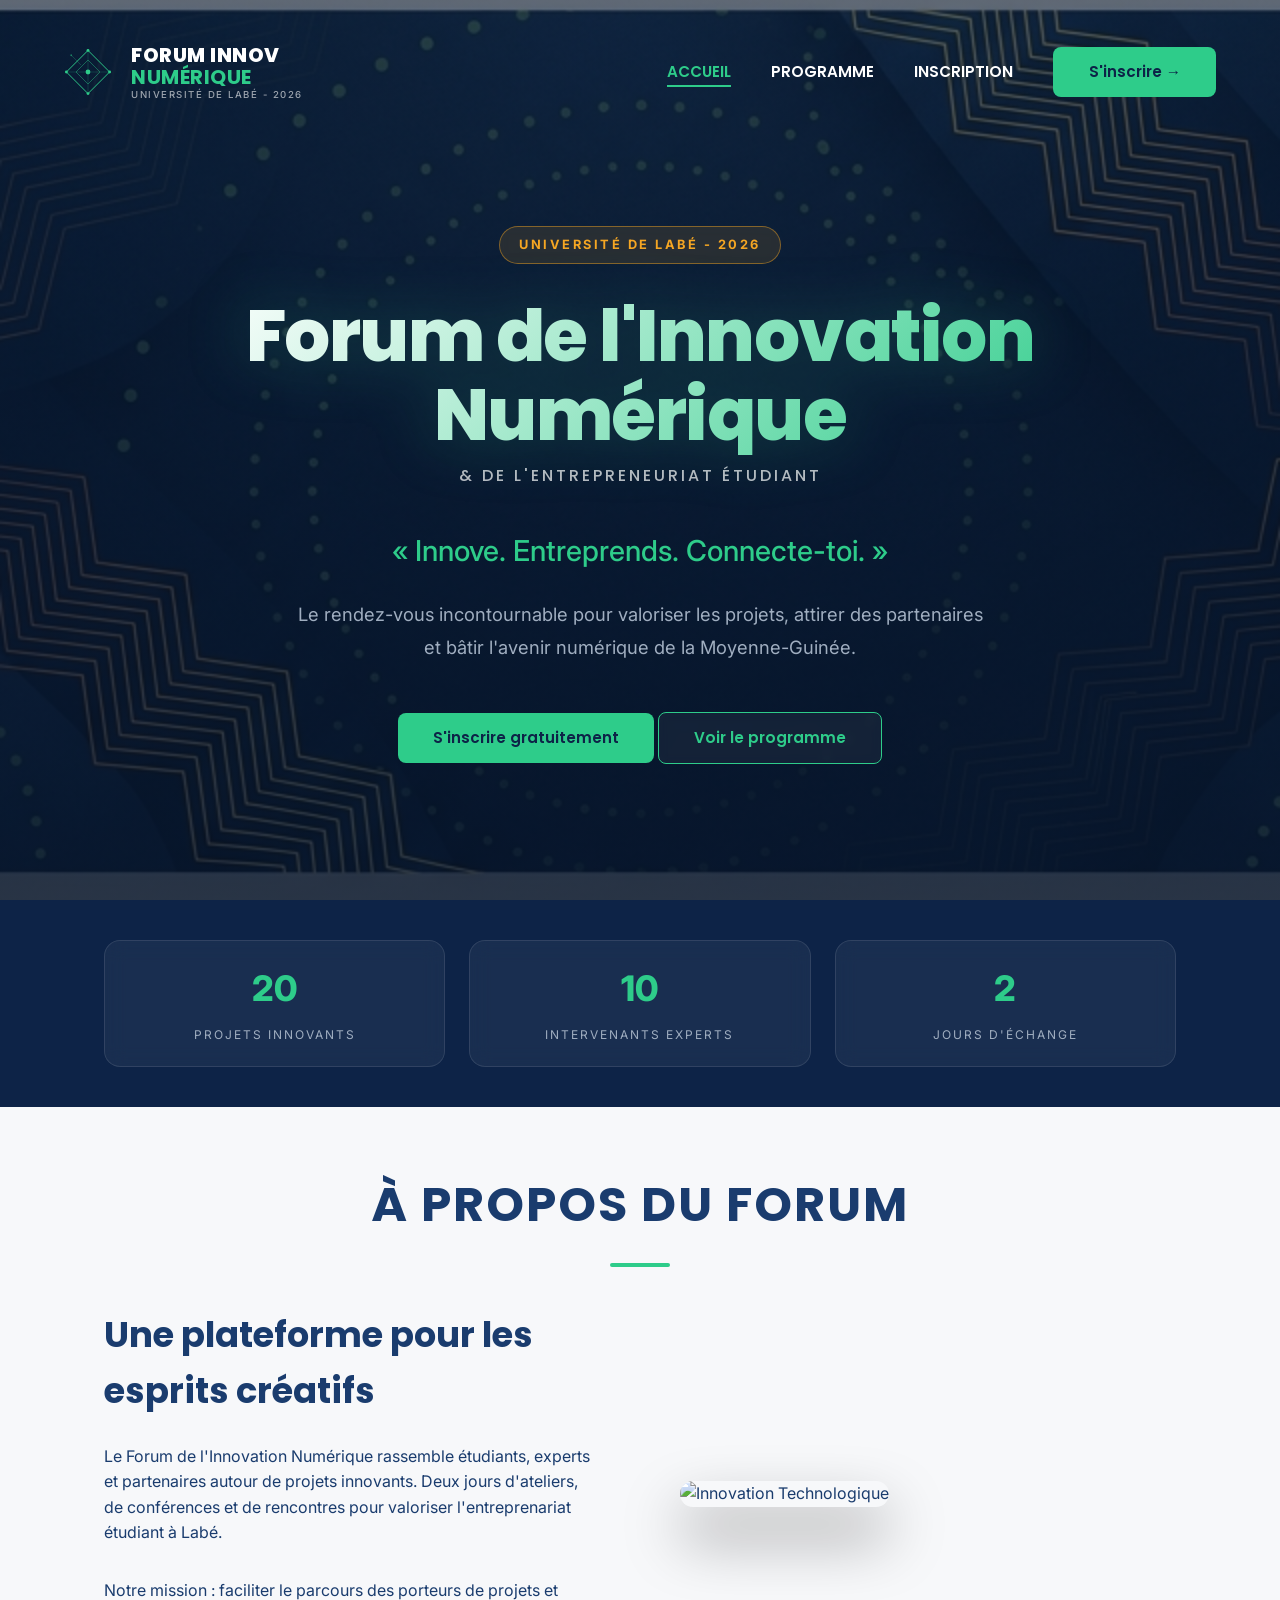
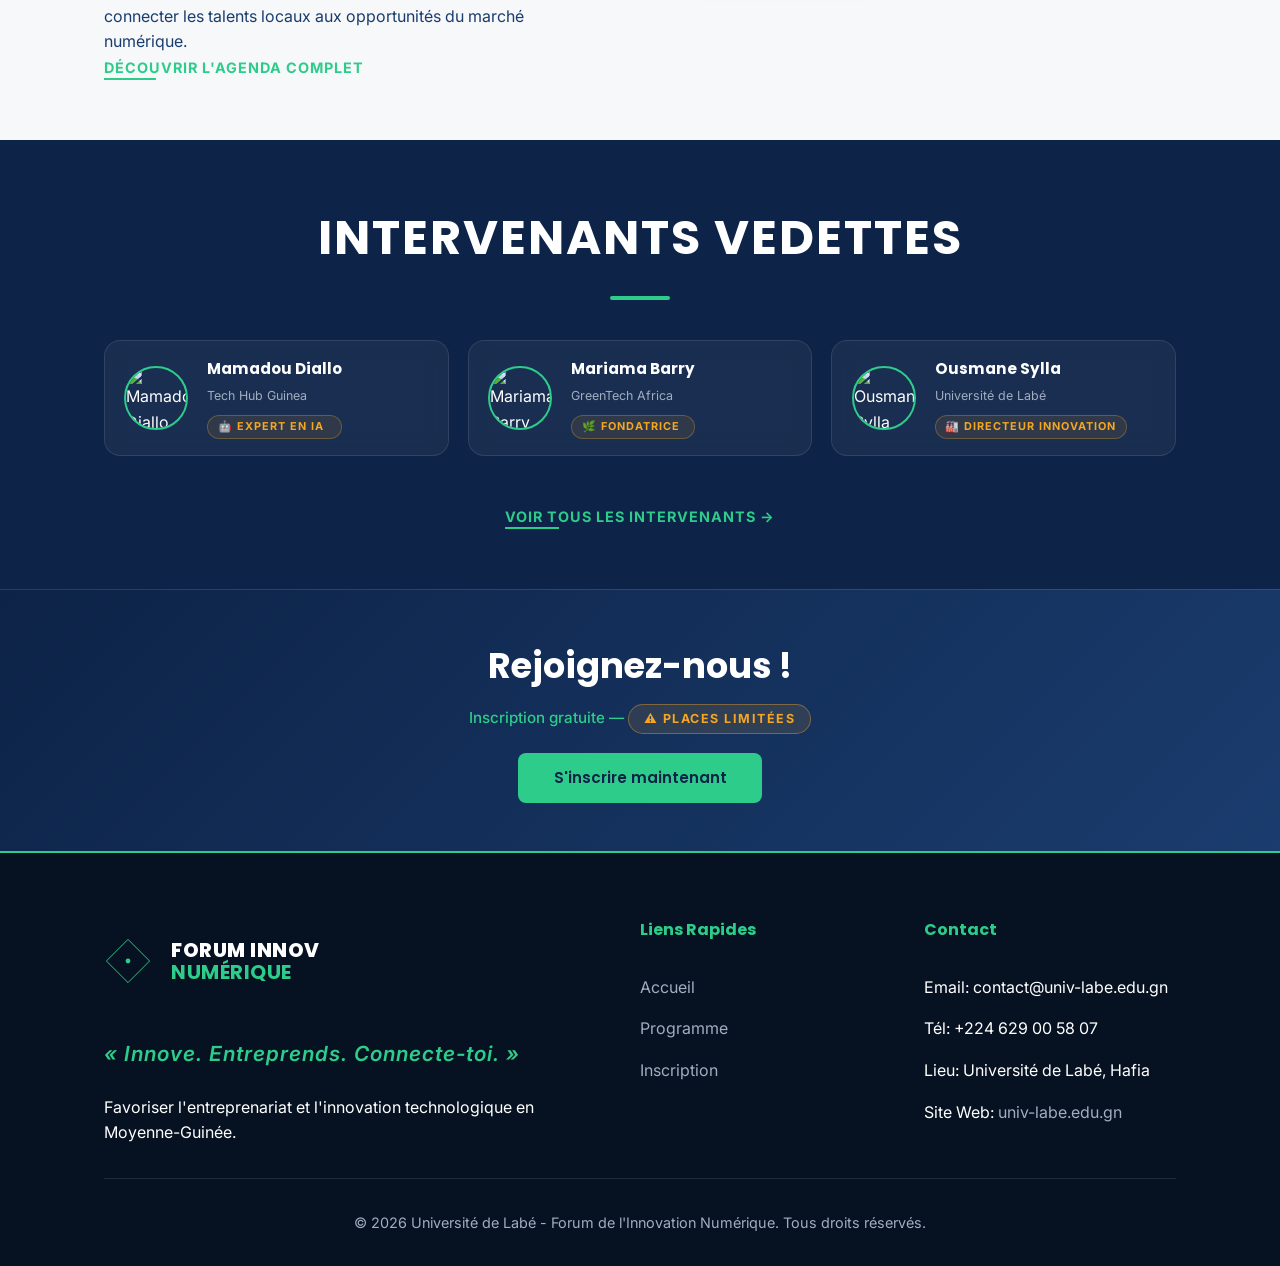
==== index.html @ 0639c346 "first commit" ====
<!DOCTYPE html>
<html lang="fr">

<head>
    <meta charset="UTF-8">
    <meta name="viewport" content="width=device-width, initial-scale=1.0">
    <title>Forum de l'Innovation Numérique | Université de Labé</title>
    <meta name="description"
        content="Découvrez le Forum de l'Innovation Numérique et de l'Entrepreneuriat Étudiant à l'Université de Labé. Conferences, ateliers et projets innovants.">
    <link rel="stylesheet" href="style.css">
    <link rel="icon" href="assets/favicon.svg" type="image/svg+xml">
</head>

<body>
    <!-- Navigation -->
    <nav id="navbar">
        <a href="index.html" class="nav-logo">
            <div class="logo-graphic">
                <svg viewBox="0 0 100 100" fill="none" xmlns="http://www.w3.org/2000/svg">
                    <path d="M50 5L95 50L50 95L5 50L50 5Z" stroke="#2ECC8A" stroke-width="2" />
                    <path d="M50 25L75 50L50 75L25 50L50 25Z" stroke="#2ECC8A" stroke-width="1.5" opacity="0.6" />
                    <line x1="50" y1="5" x2="50" y2="95" stroke="#2ECC8A" stroke-width="1" opacity="0.4" />
                    <line x1="5" y1="50" x2="95" y2="50" stroke="#2ECC8A" stroke-width="1" opacity="0.4" />
                    <circle cx="50" cy="5" r="3" fill="#2ECC8A" />
                    <circle cx="95" cy="50" r="3" fill="#2ECC8A" />
                    <circle cx="50" cy="95" r="3" fill="#2ECC8A" />
                    <circle cx="5" cy="50" r="3" fill="#2ECC8A" />
                    <circle cx="50" cy="50" r="5" fill="#2ECC8A" />
                    <path d="M15 15L35 35" stroke="#2ECC8A" stroke-width="1" stroke-linecap="round" opacity="0.5" />
                    <circle cx="15" cy="15" r="2" fill="#2ECC8A" opacity="0.5" />
                </svg>
            </div>
            <div class="logo-text-wrapper">
                <div class="logo-main">FORUM INNOV</div>
                <div class="logo-sub">NUMÉRIQUE</div>
                <div class="logo-bottom">UNIVERSITÉ DE LABÉ - 2026</div>
            </div>
        </a>
        <div class="nav-right">
            <ul class="nav-links">
                <li><a href="index.html" class="active">Accueil</a></li>
                <li><a href="programme.html">Programme</a></li>
                <li><a href="inscription.html">Inscription</a></li>
            </ul>
            <div class="nav-actions">
                <a href="inscription.html" class="btn-cta">S'inscrire &#8594;</a>
            </div>
        </div>
        <div class="menu-toggle" id="mobile-menu">
            <span>&#9776;</span>
        </div>
    </nav>

    <!-- Hero Section -->
    <header class="hero">
        <div class="hero-content reveal">
            <div class="hero-badge">UNIVERSITÉ DE LABÉ - 2026</div>
            <div class="page-header">
                <h1 class="hero-title">Forum de l'Innovation Numérique</h1>
                <h3 class="hero-subtitle">& de l'entrepreneuriat étudiant</h3>
            </div>
            <p class="hero-slogan-main">« Innove. Entreprends. Connecte-toi. »</p>
            <p class="hero-description">Le rendez-vous incontournable pour valoriser les projets, attirer des
                partenaires et bâtir l'avenir numérique de la Moyenne-Guinée.</p>
            <div class="hero-btns">
                <a href="inscription.html" class="btn-cta">S'inscrire gratuitement</a>
                <a href="programme.html" class="btn-cta btn-outline">Voir le programme</a>
            </div>
        </div>
    </header>

    <!-- Statistics Section (Chiffres Clés) -->
    <section class="stats-section">
        <div class="container stats">
            <div class="stat-card glass">
                <span class="stat-number">20</span>
                <span class="stat-label">Projets Innovants</span>
            </div>
            <div class="stat-card glass">
                <span class="stat-number">10</span>
                <span class="stat-label">Intervenants Experts</span>
            </div>
            <div class="stat-card glass">
                <span class="stat-number">2</span>
                <span class="stat-label">Jours d'Échange</span>
            </div>
        </div>
    </section>

    <!-- About Section -->
    <section id="about" class="about bg-secondary reveal">
        <div class="container">
            <div class="section-title">
                <h2>À Propos du Forum</h2>
                <div class="underline"></div>
            </div>
            <div class="about-grid">
                <div class="about-text">
                    <h3>Une plateforme pour les esprits créatifs</h3>
                    <p>Le Forum de l'Innovation Numérique rassemble étudiants, experts et partenaires autour de projets
                        innovants. Deux jours d'ateliers, de conférences et de rencontres pour valoriser
                        l'entreprenariat étudiant à Labé.</p>
                    <p class="mt-2">Notre mission : faciliter le parcours des porteurs de projets et connecter les
                        talents locaux aux opportunités du marché numérique.</p>
                    <a href="programme.html" class="link-professional mt-3">Découvrir l'agenda complet</a>
                </div>
                <div class="about-image">
                    <img src="https://images.unsplash.com/photo-1581091226825-a6a2a5aee158?ixlib=rb-1.2.1&auto=format&fit=crop&w=1350&q=80"
                        alt="Innovation Technologique" class="reveal">
                </div>
            </div>
        </div>
    </section>

    <!-- Speakers Section -->
    <section id="speakers" class="speakers">
        <div class="container">
            <div class="section-title">
                <h2>Intervenants Vedettes</h2>
                <div class="underline"></div>
            </div>
            <div class="speakers-grid">
                <div class="speaker-card glass">
                    <img src="https://images.unsplash.com/photo-1500648767791-00dcc994a43e?ixlib=rb-1.2.1&auto=format&fit=crop&w=150&h=150&q=80" alt="Mamadou Diallo" class="speaker-img">
                    <div class="speaker-info">
                        <h4 class="speaker-name">Mamadou Diallo</h4>
                        <p class="speaker-role">Tech Hub Guinea</p>
                        <span class="speaker-tag">&#129302; Expert en IA</span>
                    </div>
                </div>
                <div class="speaker-card glass">
                    <img src="https://i.pravatar.cc/150?u=3" alt="Mariama Barry" class="speaker-img">
                    <div class="speaker-info">
                        <h4 class="speaker-name">Mariama Barry</h4>
                        <p class="speaker-role">GreenTech Africa</p>
                        <span class="speaker-tag">&#127807; Fondatrice</span>
                    </div>
                </div>
                <div class="speaker-card glass">
                    <img src="https://i.pravatar.cc/150?u=2" alt="Ousmane Sylla" class="speaker-img">
                    <div class="speaker-info">
                        <h4 class="speaker-name">Ousmane Sylla</h4>
                        <p class="speaker-role">Université de Labé</p>
                        <span class="speaker-tag">&#127981; Directeur Innovation</span>
                    </div>
                </div>
            </div>
            <div class="text-center mt-3">
                <a href="programme.html" class="link-professional">Voir tous les intervenants &rarr;</a>
            </div>
        </div>
    </section>

    <!-- Final CTA Section -->
    <section class="final-cta">
        <div class="container cta-box">
            <h2>Rejoignez-nous !</h2>
            <p>Inscription gratuite &mdash; <span class="badge-alert">&#9888; Places Limitées</span></p>
            <a href="inscription.html" class="btn-cta">S'inscrire maintenant</a>
        </div>
    </section>

    <!-- Footer -->
    <footer id="contact">
        <div class="container">
            <div class="footer-content">
                <div class="footer-logo">
                    <div class="nav-logo">
                        <div class="logo-graphic">
                            <svg viewBox="0 0 100 100" fill="none" xmlns="http://www.w3.org/2000/svg">
                                <path d="M50 5L95 50L50 95L5 50L50 5Z" stroke="#2ECC8A" stroke-width="2" />
                                <circle cx="50" cy="50" r="5" fill="#2ECC8A" />
                            </svg>
                        </div>
                        <div class="logo-text-wrapper">
                            <div class="logo-main">FORUM INNOV</div>
                            <div class="logo-sub">NUMÉRIQUE</div>
                        </div>
                    </div>
                    <p class="hero-slogan">« Innove. Entreprends. Connecte-toi. »</p>
                    <p>Favoriser l'entreprenariat et l'innovation technologique en Moyenne-Guinée.</p>
                </div>
                <div class="footer-links">
                    <h4>Liens Rapides</h4>
                    <ul>
                        <li><a href="index.html">Accueil</a></li>
                        <li><a href="programme.html">Programme</a></li>
                        <li><a href="inscription.html">Inscription</a></li>
                    </ul>
                </div>
                <div class="footer-links">
                    <h4>Contact</h4>
                    <ul>
                        <li>Email: contact@univ-labe.edu.gn</li>
                        <li>Tél: +224 629 00 58 07</li>
                        <li>Lieu: Université de Labé, Hafia</li>
                        <li>Site Web: <a href="https://univ-labe.edu.gn/" target="_blank"
                                rel="noopener">univ-labe.edu.gn</a></li>
                    </ul>
                </div>
            </div>
            <div class="footer-bottom">
                <p>&copy; 2026 Université de Labé - Forum de l'Innovation Numérique. Tous droits réservés.</p>
            </div>
        </div>
    </footer>

    <script src="main.js"></script>
</body>

</html>
---- style.css ----
/* 
   Design System - Forum Innov Numérique Labé
   Official Brand Identity Implementation
*/

@import url('https://fonts.googleapis.com/css2?family=Poppins:wght@300;400;600;700;800&family=Inter:wght@300;400;500;600&display=swap');

:root {
    /* Palette Chromatique Officielle */
    --primary-color: #1a3c6e;
    /* Bleu Principale */
    --accent-color: #2ecc8a;
    /* Vert Accentuation */
    --highlight-color: #f5a623;
    /* Orange Mise en valeur */
    --bg-dark: #0d2347;
    /* Fond Sombre Logo */
    --bg-secondary: #f7f8fa;
    /* Gris Clair Fond secondaire */

    /* Functional Colors */
    --text-white: #ffffff;
    --text-muted: #a0aec0;
    --glass-border: rgba(255, 255, 255, 0.1);
    --glass-bg: rgba(255, 255, 255, 0.05);

    /* Rhythm & Layout */
    --transition: all 0.3s cubic-bezier(0.4, 0, 0.2, 1);
    --container-width: 1200px;
    --nav-height: 90px;
    --section-spacing: 60px;
    /* Espacement standard entre sections */
}

html {
    scroll-padding-top: var(--nav-height);
}

/* --- Global Reset & Base --- */
* {
    margin: 0;
    padding: 0;
    box-sizing: border-box;
}

body {
    font-family: 'Inter', sans-serif;
    background-color: var(--bg-dark);
    color: var(--text-white);
    line-height: 1.6;
    overflow-x: hidden;
    color-scheme: dark;
}

/* Poppins — Titres, Boutons, Navigation (charte graphique) */
h1,
h2,
h3,
h4,
h5,
h6 {
    font-family: 'Poppins', sans-serif;
}

.btn-cta,
.nav-links a,
.filter-btn,
.logo-main,
.logo-sub {
    font-family: 'Poppins', sans-serif;
}

.page-header h1 {
    font-size: clamp(2.5rem, 8vw, 4.5rem);
    font-weight: 800;
    margin-bottom: 1.2rem;
    letter-spacing: -1px;
}

.menu-toggle {
    display: none;
    font-size: 1.8rem;
    cursor: pointer;
    color: #fff;
}

@media (max-width: 968px) {
    .menu-toggle {
        display: block;
    }
}

.container {
    max-width: var(--container-width);
    margin: 0 auto;
    padding: 0 5%;
}

.glass {
    background: var(--glass-bg);
    -webkit-backdrop-filter: blur(10px);
    backdrop-filter: blur(10px);
    border: 1px solid var(--glass-border);
    border-radius: 16px;
}

/* --- Navigation --- */
nav {
    position: fixed;
    top: 0;
    width: 100%;
    z-index: 1000;
    padding: 1.5rem 5%;
    display: flex;
    justify-content: space-between;
    align-items: center;
    transition: var(--transition);
}

nav.scrolled {
    background: rgba(13, 35, 71, 0.95);
    padding: 1rem 5%;
    -webkit-backdrop-filter: blur(15px);
    backdrop-filter: blur(15px);
    border-bottom: 1px solid var(--glass-border);
}

.nav-logo {
    display: flex;
    align-items: center;
    gap: 1.2rem;
    text-decoration: none;
    padding: 20px 0;
    /* Règle des 20px de marge */
}

.logo-graphic {
    width: 48px;
    height: 48px;
    flex-shrink: 0;
}

.logo-text-wrapper {
    display: flex;
    flex-direction: column;
    justify-content: center;
    line-height: 1.1;
}

.logo-main {
    font-weight: 800;
    color: #fff;
    font-size: 1.25rem;
    letter-spacing: 0.5px;
    text-transform: uppercase;
}

.logo-sub {
    font-weight: 700;
    color: var(--accent-color);
    font-size: 1.25rem;
    letter-spacing: 0.5px;
    text-transform: uppercase;
}

.logo-bottom {
    font-weight: 500;
    color: rgba(255, 255, 255, 0.6);
    font-size: 0.6rem;
    letter-spacing: 1.5px;
    margin-top: 2px;
    text-transform: uppercase;
}

.nav-right {
    display: flex;
    align-items: center;
    gap: 2.5rem;
}

@media (max-width: 968px) {
    .nav-right {
        position: fixed;
        top: 0;
        right: -100%;
        height: 100vh;
        width: 80%;
        max-width: 400px;
        background: rgba(13, 35, 71, 0.98);
        -webkit-backdrop-filter: blur(20px);
        backdrop-filter: blur(20px);
        display: flex;
        flex-direction: column;
        justify-content: center;
        align-items: center;
        gap: 3rem;
        transition: 0.5s cubic-bezier(0.4, 0, 0.2, 1);
        z-index: 999;
        box-shadow: -10px 0 30px rgba(0, 0, 0, 0.5);
    }

    .nav-right.active {
        right: 0;
    }

    .nav-links {
        flex-direction: column;
        align-items: center;
        gap: 2.5rem;
    }

    .nav-links a {
        font-size: 1.5rem;
    }

    .nav-logo .logo-main,
    .nav-logo .logo-sub {
        font-size: 1.1rem;
    }

    .logo-graphic {
        width: 36px;
        height: 36px;
    }
}

.nav-links {
    display: flex;
    gap: 2.5rem;
    list-style: none;
}

.nav-links a {
    text-decoration: none;
    color: var(--text-white);
    font-weight: 600;
    font-size: 0.95rem;
    transition: var(--transition);
    text-transform: uppercase;
    position: relative;
}

.nav-links a::after {
    content: '';
    position: absolute;
    bottom: -5px;
    left: 0;
    width: 0;
    height: 2px;
    background: var(--accent-color);
    transition: var(--transition);
}

.nav-links a:hover,
.nav-links a.active {
    color: var(--accent-color);
}

.nav-links a:hover::after,
.nav-links a.active::after {
    width: 100%;
}

/* --- Buttons --- */
.btn-cta {
    background: var(--accent-color);
    color: var(--bg-dark);
    padding: 0.8rem 2.2rem;
    border-radius: 8px;
    font-weight: 600;
    text-decoration: none;
    transition: var(--transition);
    display: inline-block;
    border: none;
    cursor: pointer;
    font-size: 0.95rem;
}

.btn-cta:hover {
    transform: translateY(-4px) scale(1.02);
    box-shadow: 0 15px 30px rgba(46, 204, 138, 0.4);
    background: #27ae60;
}

.btn-outline {
    background: rgba(255, 255, 255, 0.05);
    -webkit-backdrop-filter: blur(5px);
    backdrop-filter: blur(5px);
    border: 1px solid var(--accent-color);
    color: var(--accent-color);
}

.btn-outline:hover {
    background: rgba(46, 204, 138, 0.15);
    color: #fff;
    box-shadow: 0 10px 20px rgba(46, 204, 138, 0.2);
}

.btn-outline:hover {
    background: var(--accent-color);
    color: var(--bg-dark);
}

/* --- Sections Common --- */
section {
    padding: var(--section-spacing) 0;
}

.section-title {
    text-align: center;
    margin-bottom: 2.5rem;
}

.section-title h2 {
    font-size: clamp(2rem, 5vw, 3rem);
    margin-bottom: 1.2rem;
    color: #fff;
    text-transform: uppercase;
    letter-spacing: 2px;
}

.underline {
    width: 60px;
    height: 4px;
    background: var(--accent-color);
    margin: 0 auto;
    border-radius: 50px;
}

.bg-secondary {
    background: var(--bg-secondary);
    color: #1a3c6e;
}

.bg-secondary h2,
.bg-secondary h3 {
    color: #1a3c6e;
}

/* --- Hero Section --- */
.hero {
    height: 100vh;
    display: flex;
    align-items: center;
    justify-content: center;
    text-align: center;
    background: linear-gradient(rgba(7, 21, 43, 0.6), rgba(7, 21, 43, 0.8)), url('assets/hero-bg.png');
    background-size: 160% auto;
    background-position: center center;
    background-attachment: fixed;
    padding-top: var(--nav-height);
}

@media (max-width: 768px) {
    .hero {
        background-size: auto 150vh;
        /* Ensures it covers vertically on mobile */
        background-attachment: scroll;
        /* Disabled fixed on mobile for better performance */
    }
}

.hero-content {
    max-width: 900px;
}

@keyframes pulseGlow {
    0% {
        box-shadow: 0 0 0 0 rgba(245, 166, 35, 0.5);
    }

    70% {
        box-shadow: 0 0 0 12px rgba(245, 166, 35, 0);
    }

    100% {
        box-shadow: 0 0 0 0 rgba(245, 166, 35, 0);
    }
}

.hero-badge {
    display: inline-block;
    padding: 0.5rem 1.2rem;
    background: rgba(245, 166, 35, 0.12);
    color: var(--highlight-color);
    border-radius: 50px;
    font-size: 0.8rem;
    font-weight: 700;
    letter-spacing: 2.5px;
    margin-bottom: 2rem;
    border: 1px solid rgba(245, 166, 35, 0.45);
    animation: pulseGlow 2.5s infinite;
    -webkit-backdrop-filter: blur(5px);
    backdrop-filter: blur(5px);
}

/* Badge alerte positive — orange (charte : parcimonie) */
.badge-alert {
    display: inline-block;
    padding: 0.25rem 0.9rem;
    background: rgba(245, 166, 35, 0.12);
    color: var(--highlight-color);
    border: 1px solid rgba(245, 166, 35, 0.4);
    border-radius: 50px;
    font-size: 0.78rem;
    font-weight: 700;
    letter-spacing: 1.5px;
    text-transform: uppercase;
}

.hero h1,
.hero-title {
    font-size: clamp(3rem, 6vw, 4.5rem);
    font-weight: 800;
    letter-spacing: -1.5px;
    margin-bottom: 0.5rem;
    line-height: 1.1;
    background: linear-gradient(135deg, #ffffff 0%, var(--accent-color) 100%);
    -webkit-background-clip: text;
    background-clip: text;
    -webkit-text-fill-color: transparent;
    filter: drop-shadow(0 0 30px rgba(46, 204, 138, 0.25));
}

.hero-subtitle {
    color: rgba(255, 255, 255, 0.7);
    font-size: 1rem;
    font-weight: 500;
    letter-spacing: 3px;
    text-transform: uppercase;
    margin-bottom: 2.5rem;
}

.hero-slogan-main {
    font-size: 1.8rem;
    font-weight: 500;
    color: var(--accent-color);
    margin-bottom: 1.5rem;
}

.hero-slogan {
    font-size: 1.6rem;
    font-weight: 600;
    font-style: italic;
    color: var(--accent-color);
    margin-bottom: 1.5rem;
    letter-spacing: 1px;
}

.hero-description {
    font-size: 1.15rem;
    color: var(--text-muted);
    max-width: 700px;
    margin: 0 auto 3rem;
    line-height: 1.8;
}

/* --- Pillars Section --- */
.pillars-section {
    padding: var(--section-spacing) 0;
    background: linear-gradient(to bottom, transparent, rgba(13, 35, 71, 0.5));
}

.pillars-grid {
    display: grid;
    grid-template-columns: repeat(auto-fit, minmax(300px, 1fr));
    gap: 3rem;
    /* Espace équilibré pour la grille principale */
}

.pillar-card {
    padding: 2.5rem 1.5rem;
    text-align: center;
    transition: var(--transition);
}

.pillar-card:hover {
    transform: translateY(-10px);
    border-color: var(--accent-color);
    background: rgba(255, 255, 255, 0.08);
}

.pillar-icon {
    font-size: 3.5rem;
    margin-bottom: 1.5rem;
    display: block;
}

.pillar-card h3 {
    font-size: 1.8rem;
    margin-bottom: 1rem;
    color: var(--text-white);
}

/* --- Stats Section --- */
.stats-section {
    padding: 2.5rem 0;
}

.stats {
    display: grid;
    grid-template-columns: repeat(3, 1fr);
    gap: 1.5rem;
}

@media (max-width: 768px) {
    .stats {
        grid-template-columns: 1fr;
    }
}

.stat-card {
    text-align: center;
    padding: 1.2rem 1rem;
}

.stat-number {
    display: block;
    font-size: 2.2rem;
    font-weight: 800;
    color: var(--accent-color);
    margin-bottom: 0.3rem;
}

.stat-label {
    color: var(--text-muted);
    text-transform: uppercase;
    letter-spacing: 2px;
    font-size: 0.75rem;
}

/* --- Projects Section --- */
.projects-grid {
    display: grid;
    grid-template-columns: repeat(auto-fit, minmax(250px, 1fr));
    gap: 2.5rem;
    /* Augmentation du gap pour plus d'aération */
}

.project-category {
    padding: 2rem 1.5rem;
    text-align: center;
    transition: var(--transition);
}

.project-category:hover {
    border-color: var(--accent-color);
    background: rgba(255, 255, 255, 0.08);
}

.category-icon {
    font-size: 3rem;
    margin-bottom: 1.5rem;
}

.project-category h4 {
    font-size: 1.4rem;
    margin-bottom: 1rem;
}

/* --- About Section --- */
.about-grid {
    display: grid;
    grid-template-columns: 1fr 1fr;
    gap: 5rem;
    align-items: center;
}

.about-text h3 {
    font-size: 2.2rem;
    margin-bottom: 1.5rem;
}

.about-image img {
    width: 100%;
    border-radius: 20px;
    box-shadow: 0 30px 60px rgba(0, 0, 0, 0.4);
}

/* --- Speakers Section --- */
.speakers-grid {
    display: grid;
    grid-template-columns: repeat(auto-fit, minmax(320px, 1fr));
    gap: 1.2rem;
}

.speaker-card {
    display: flex;
    align-items: center;
    gap: 1.2rem;
    padding: 1rem 1.2rem;
    transition: var(--transition);
    text-align: left;
}

.speaker-card:hover {
    border-color: var(--accent-color);
    transform: translateY(-3px);
    background: rgba(255, 255, 255, 0.07);
}

.speaker-img {
    width: 64px;
    height: 64px;
    border-radius: 50%;
    flex-shrink: 0;
    border: 2px solid var(--accent-color);
    object-fit: cover;
}

.speaker-info {
    display: flex;
    flex-direction: column;
    gap: 0.25rem;
}

.speaker-name {
    font-family: 'Poppins', sans-serif;
    font-size: 0.95rem;
    font-weight: 700;
    color: #fff;
    margin: 0;
}

.speaker-role {
    font-size: 0.78rem;
    color: var(--text-muted);
    margin: 0;
}

.speaker-tag {
    display: inline-block;
    margin-top: 0.3rem;
    padding: 0.15rem 0.6rem;
    background: rgba(245, 166, 35, 0.1);
    color: var(--highlight-color);
    border: 1px solid rgba(245, 166, 35, 0.3);
    border-radius: 50px;
    font-size: 0.68rem;
    font-weight: 700;
    letter-spacing: 1px;
    text-transform: uppercase;
}

/* --- Partners Section --- */
.partners-logos {
    display: grid;
    grid-template-columns: repeat(auto-fit, minmax(200px, 1fr));
    gap: 2rem;
    align-items: center;
}

.partner-card {
    padding: 1.5rem;
    height: 120px;
    display: flex;
    flex-direction: column;
    align-items: center;
    justify-content: center;
    background: #fff;
    border: 1px solid rgba(0, 0, 0, 0.06);
    border-radius: 12px;
    filter: grayscale(1);
    opacity: 0.8;
    transition: var(--transition);
    box-shadow: 0 10px 30px rgba(0, 0, 0, 0.04);
}

.partner-card:hover {
    filter: grayscale(0);
    opacity: 1;
    border-color: var(--accent-color);
}

.partner-img {
    max-height: 50px;
    margin-bottom: 0.5rem;
}

.partner-card span {
    font-weight: 700;
    font-size: 0.8rem;
}

/* --- FAQ Section --- */
.faq-grid {
    max-width: 800px;
    margin: 0 auto;
    display: flex;
    flex-direction: column;
    gap: 1.5rem;
}

.faq-item {
    padding: 1.5rem 2rem;
}

.faq-item summary {
    font-weight: 600;
    cursor: pointer;
    list-style: none;
    display: flex;
    justify-content: space-between;
    align-items: center;
}

.faq-item summary::after {
    content: '+';
    color: var(--accent-color);
    font-size: 1.5rem;
}

.faq-item[open] summary::after {
    content: '-';
}

.faq-item p {
    margin-top: 1.5rem;
    color: var(--text-muted);
}

/* --- Pages Spécifiques --- */
.programme-hero,
.register-hero {
    padding: calc(var(--nav-height) + 6rem) 0 6rem;
    text-align: center;
    background: linear-gradient(rgba(7, 21, 43, 0.8), rgba(6, 17, 33, 0.95)), url('assets/hero-bg.png') !important;
    background-size: 160% auto !important;
    background-position: center center !important;
    background-repeat: no-repeat !important;
}

.programme-hero h1,
.register-hero h1 {
    font-size: clamp(2.5rem, 5vw, 4rem);
    font-weight: 800;
    letter-spacing: -1px;
    margin-bottom: 0.5rem;
    line-height: 1.1;
    background: linear-gradient(135deg, #ffffff 0%, var(--accent-color) 100%);
    -webkit-background-clip: text;
    background-clip: text;
    -webkit-text-fill-color: transparent;
    filter: drop-shadow(0 0 20px rgba(46, 204, 138, 0.2));
}

.filters {
    display: flex;
    justify-content: center;
    gap: 1.5rem;
    margin-bottom: 4rem;
}

.filter-btn {
    background: var(--glass-bg);
    border: 1px solid var(--glass-border);
    color: #fff;
    padding: 0.8rem 2rem;
    border-radius: 50px;
    cursor: pointer;
    font-weight: 600;
    transition: var(--transition);
}

.filter-btn.active,
.filter-btn:hover {
    background: var(--accent-color);
    color: var(--bg-dark);
}

.timeline {
    position: relative;
    max-width: 1000px;
    margin: 0 auto;
    padding: 2rem 0;
}

.timeline::before {
    content: '';
    position: absolute;
    left: 50%;
    top: 0;
    bottom: 0;
    width: 2px;
    background: var(--glass-border);
    transform: translateX(-50%);
}

.event-item {
    display: flex;
    justify-content: space-between;
    align-items: flex-start;
    width: 100%;
    margin-bottom: 5rem;
    position: relative;
}

.event-item:nth-child(even) {
    flex-direction: row-reverse;
}

.event-time {
    width: 45%;
    padding: 1.5rem 0;
    color: var(--accent-color);
    font-weight: 800;
    font-size: 1.4rem;
    text-align: right;
}

.event-item:nth-child(even) .event-time {
    text-align: left;
}

.event-dot {
    position: absolute;
    left: 50%;
    top: 2rem;
    width: 16px;
    height: 16px;
    background: var(--accent-color);
    border: 4px solid var(--bg-dark);
    border-radius: 50%;
    transform: translateX(-50%);
    z-index: 2;
}

.event-content {
    width: 45%;
    padding: 1.8rem;
    background: rgba(255, 255, 255, 0.03);
    border: 1px solid var(--glass-border);
    border-radius: 20px;
    transition: var(--transition);
}

.event-item:hover .event-content {
    background: rgba(255, 255, 255, 0.06);
    border-color: var(--accent-color);
    transform: translateY(-5px);
}

.event-tag {
    display: inline-block;
    padding: 0.4rem 1.2rem;
    background: rgba(46, 204, 138, 0.1);
    color: var(--accent-color);
    border: 1px solid rgba(46, 204, 138, 0.2);
    border-radius: 50px;
    font-size: 0.8rem;
    font-weight: 700;
    margin-bottom: 1.2rem;
    text-transform: uppercase;
    letter-spacing: 1px;
}

/* Titre de l'événement — orange (mise en valeur, charte) */
.event-title {
    font-family: 'Poppins', sans-serif;
    font-size: 1.1rem;
    font-weight: 700;
    color: var(--highlight-color);
    margin-bottom: 0.5rem;
    line-height: 1.4;
}

.event-location,
.event-speaker {
    font-size: 0.85rem;
    color: var(--text-muted);
    margin-top: 0.3rem;
}

/* Séparateur de jour dans la timeline */
.day-separator {
    width: 100%;
    text-align: center;
    margin: 1rem 0 2.5rem;
    position: relative;
    display: flex;
    align-items: center;
    justify-content: center;
}

.day-separator::before,
.day-separator::after {
    content: '';
    flex: 1;
    height: 1px;
    background: var(--glass-border);
}

.day-label {
    display: inline-flex;
    align-items: center;
    gap: 0.5rem;
    padding: 0.4rem 1.2rem;
    background: rgba(245, 166, 35, 0.1);
    border: 1px solid rgba(245, 166, 35, 0.35);
    border-radius: 50px;
    color: var(--highlight-color);
    font-family: 'Poppins', sans-serif;
    font-size: 0.8rem;
    font-weight: 700;
    letter-spacing: 2px;
    text-transform: uppercase;
    margin: 0 1.5rem;
}

@media (max-width: 768px) {
    .timeline::before {
        left: 20px;
    }

    .event-item,
    .event-item:nth-child(even) {
        flex-direction: column;
        align-items: flex-start;
        padding-left: 50px;
    }

    .event-time,
    .event-content {
        width: 100%;
        text-align: left !important;
    }

    .event-dot {
        left: 20px;
    }
}

.register-container {
    display: grid;
    grid-template-columns: 1.6fr 1fr;
    gap: 5rem;
    align-items: start;
}

.form-card {
    padding: 3rem;
    background: rgba(13, 35, 71, 0.4);
    border: 1px solid rgba(255, 255, 255, 0.08);
    box-shadow: 0 20px 40px rgba(0, 0, 0, 0.2);
    border-radius: 24px;
    -webkit-backdrop-filter: blur(20px);
    backdrop-filter: blur(20px);
}

.form-group {
    margin-bottom: 2rem;
}

.form-group label {
    display: block;
    margin-bottom: 0.8rem;
    font-weight: 600;
    color: #fff;
    font-size: 0.95rem;
}

.form-group input,
.form-group select,
.form-group textarea {
    width: 100%;
    padding: 1.2rem;
    background: rgba(255, 255, 255, 0.04);
    border: 1px solid rgba(255, 255, 255, 0.15);
    border-radius: 12px;
    color: #fff;
    font-size: 1rem;
    transition: var(--transition);
    box-shadow: inset 0 2px 4px rgba(0, 0, 0, 0.1);
}

/* Fix for native select options rendering with white backgrounds */
.form-group select option {
    background-color: var(--bg-dark);
    color: #ffffff;
}

.form-group input:focus,
.form-group select:focus,
.form-group textarea:focus {
    outline: none;
    border-color: var(--accent-color);
    background: rgba(255, 255, 255, 0.08);
    box-shadow: 0 0 0 4px rgba(46, 204, 138, 0.15);
}

.form-group input::placeholder {
    color: rgba(255, 255, 255, 0.4);
}

.grid-2 {
    display: grid;
    grid-template-columns: 1fr 1fr;
    gap: 2rem;
}

@media (max-width: 768px) {
    .grid-2 {
        grid-template-columns: 1fr;
        gap: 0;
    }
}

.contact-info {
    display: flex;
    flex-direction: column;
    gap: 2rem;
}

.info-item {
    padding: 2rem;
}

.info-item h4 {
    margin-bottom: 0.8rem;
    color: var(--accent-color);
    font-size: 1.2rem;
}

.map-container {
    padding: 0.8rem;
    height: 250px;
}

.map-container iframe {
    width: 100%;
    height: 100%;
    border: none;
    border-radius: 12px;
}

/* --- Final CTA Section --- */
.final-cta {
    background: linear-gradient(135deg, var(--bg-dark), var(--primary-color));
    border-top: 1px solid var(--glass-border);
    padding: 2.5rem 0;
    text-align: center;
}

.cta-box {
    padding: 0.5rem 2rem;
}

.cta-box h2 {
    font-size: clamp(1.5rem, 3vw, 2.2rem);
    margin-bottom: 0.6rem;
    font-weight: 700;
}

.cta-box p {
    font-size: 0.95rem;
    color: var(--accent-color);
    margin-bottom: 1.2rem;
    font-weight: 500;
}

/* --- Footer --- */
footer {
    background: #061121;
    padding: 4rem 0 2rem;
    border-top: 2px solid var(--accent-color);
}

.footer-content {
    display: grid;
    grid-template-columns: 2fr 1fr 1fr;
    gap: 2rem;
    margin-bottom: 2rem;
}

.footer-logo .nav-logo {
    margin-bottom: 2rem;
}

.footer-logo .hero-slogan {
    font-size: 1.3rem;
    white-space: nowrap;
}

.footer-links h4 {
    margin-bottom: 2rem;
    color: var(--accent-color);
}

.footer-links ul {
    list-style: none;
}

.footer-links li {
    margin-bottom: 1rem;
}

.footer-links a {
    color: var(--text-muted);
    text-decoration: none;
}

.footer-links a:hover {
    color: #fff;
}

.footer-bottom {
    border-top: 1px solid var(--glass-border);
    padding-top: 2rem;
    text-align: center;
    color: var(--text-muted);
    font-size: 0.9rem;
}

/* --- Responsive Fixes --- */
@media (max-width: 968px) {
    .nav-logo .logo-bottom {
        display: none;
    }

    .hero h1 {
        font-size: 2.8rem;
    }

    .about-grid,
    .register-container {
        grid-template-columns: 1fr;
    }

    .footer-content {
        grid-template-columns: 1fr;
        text-align: center;
    }

    .footer-logo {
        display: flex;
        flex-direction: column;
        align-items: center;
    }
}

/* --- Utilities & Animations --- */
.reveal {
    opacity: 0;
    transform: translateY(30px);
    transition: all 0.8s cubic-bezier(0.4, 0, 0.2, 1);
}

.reveal.active {
    opacity: 1;
    transform: translateY(0);
}

.mt-1 {
    margin-top: 1rem;
}

.mt-2 {
    margin-top: 2rem;
}

.mt-3 {
    margin-top: 3rem;
}

.text-center {
    text-align: center;
}

.link-professional {
    color: var(--accent-color);
    text-decoration: none;
    font-weight: 700;
    text-transform: uppercase;
    font-size: 0.9rem;
    letter-spacing: 1px;
    position: relative;
    transition: var(--transition);
}

.link-professional::after {
    content: '';
    position: absolute;
    bottom: -4px;
    left: 0;
    width: 20%;
    height: 2px;
    background: var(--accent-color);
    transition: var(--transition);
}

.link-professional:hover::after {
    width: 100%;
}
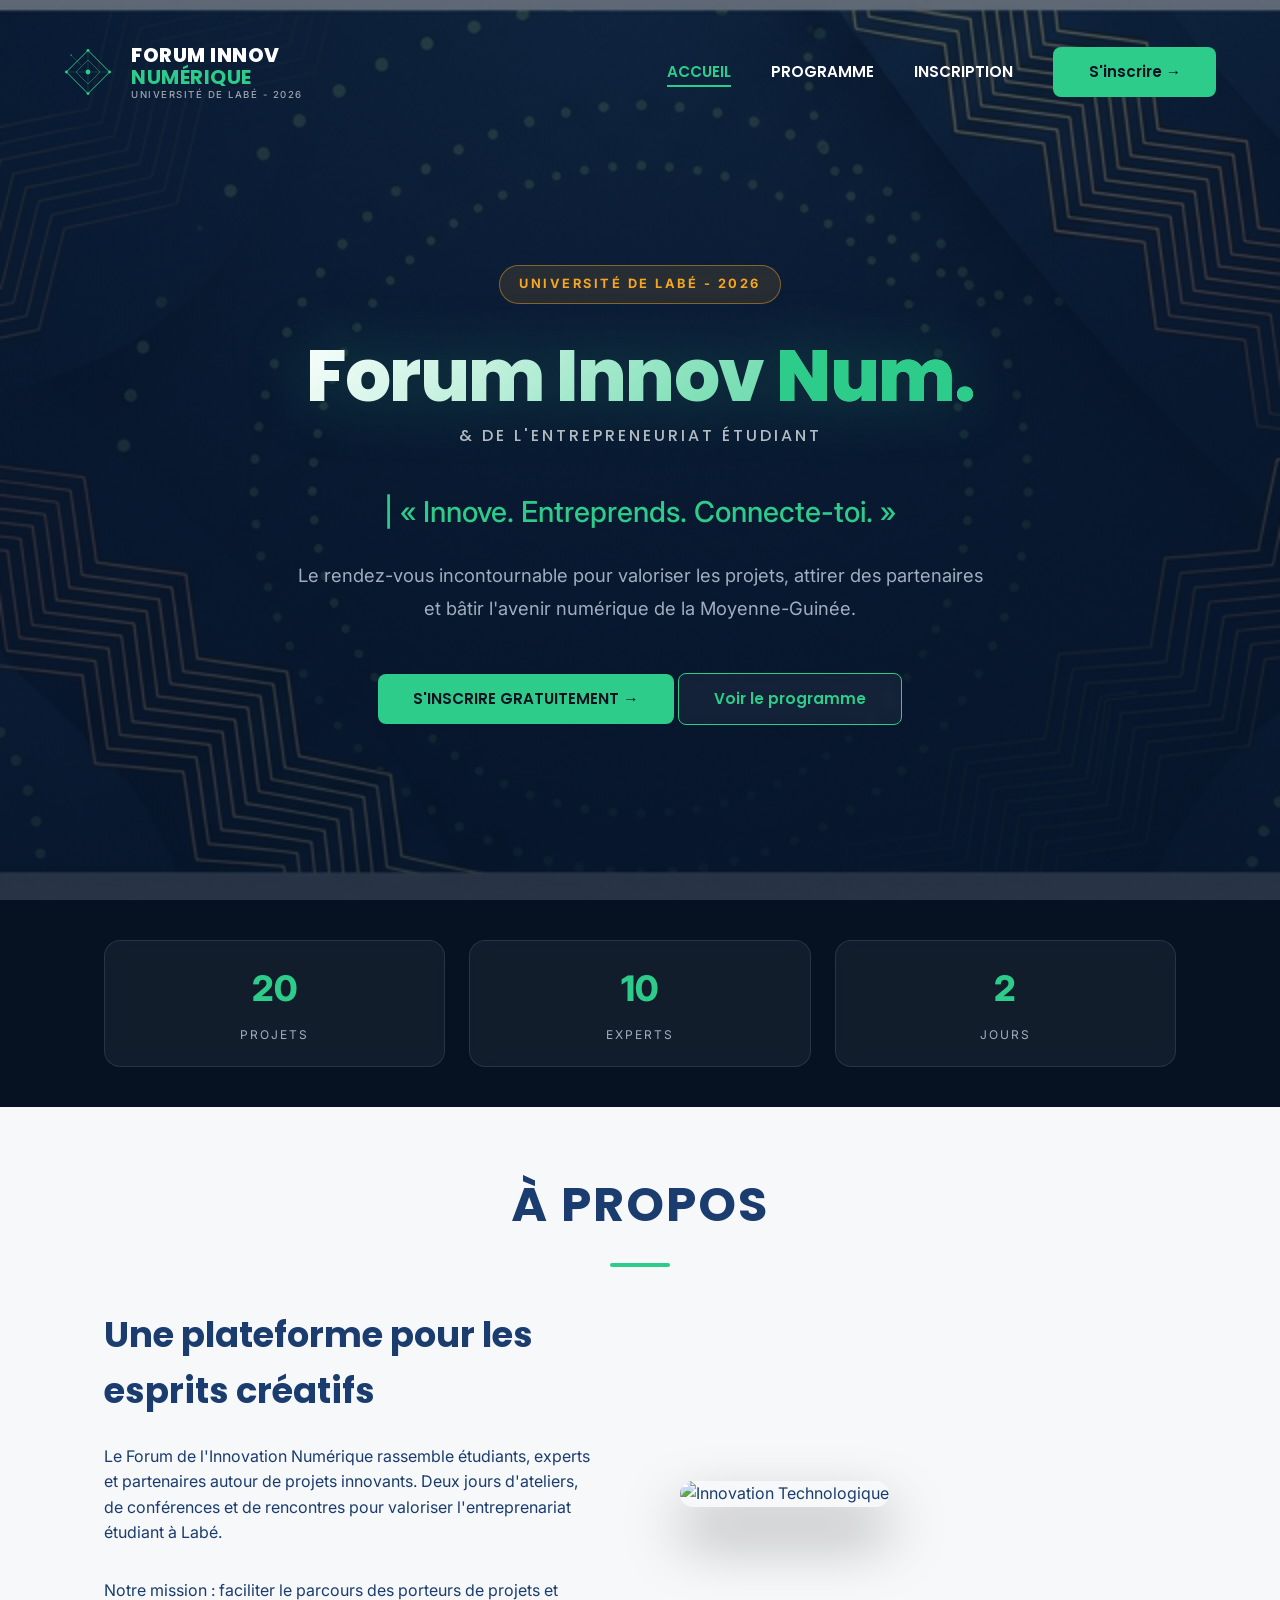
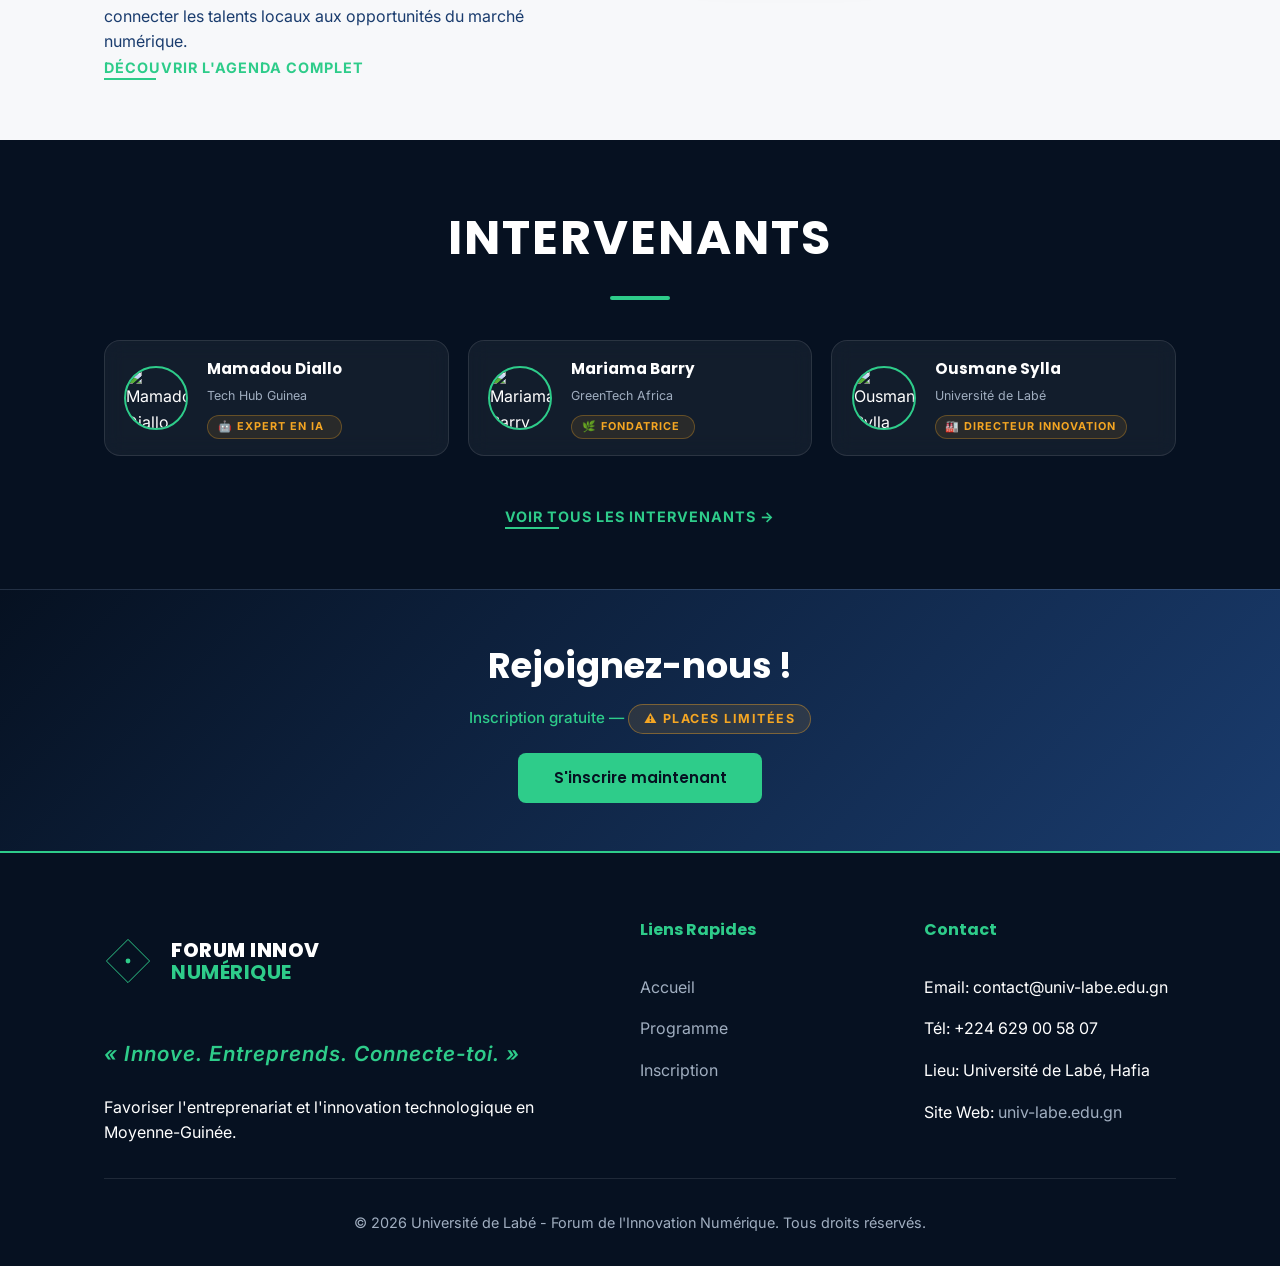
==== commit 49a625de: "feat: implement mobile-optimized bottom navigation and responsive layout enhancements" ====
--- a/index.html
+++ b/index.html
@@ -49,6 +49,7 @@
         <div class="menu-toggle" id="mobile-menu">
             <span>&#9776;</span>
         </div>
+        <div class="mobile-logo-text">FINEE 2026</div>
     </nav>
 
     <!-- Hero Section -->
@@ -56,14 +57,18 @@
         <div class="hero-content reveal">
             <div class="hero-badge">UNIVERSITÉ DE LABÉ - 2026</div>
             <div class="page-header">
-                <h1 class="hero-title">Forum de l'Innovation Numérique</h1>
+                <h1 class="hero-title">
+                    <span>Forum</span>
+                    <span>Innov</span>
+                    <span class="text-accent">Num.</span>
+                </h1>
                 <h3 class="hero-subtitle">& de l'entrepreneuriat étudiant</h3>
             </div>
-            <p class="hero-slogan-main">« Innove. Entreprends. Connecte-toi. »</p>
+            <p class="hero-slogan-main"><span class="v-bar">|</span> « Innove. Entreprends. Connecte-toi. »</p>
             <p class="hero-description">Le rendez-vous incontournable pour valoriser les projets, attirer des
                 partenaires et bâtir l'avenir numérique de la Moyenne-Guinée.</p>
             <div class="hero-btns">
-                <a href="inscription.html" class="btn-cta">S'inscrire gratuitement</a>
+                <a href="inscription.html" class="btn-cta">S'INSCRIRE GRATUITEMENT &rarr;</a>
                 <a href="programme.html" class="btn-cta btn-outline">Voir le programme</a>
             </div>
         </div>
@@ -74,15 +79,15 @@
         <div class="container stats">
             <div class="stat-card glass">
                 <span class="stat-number">20</span>
-                <span class="stat-label">Projets Innovants</span>
+                <span class="stat-label">PROJETS</span>
             </div>
             <div class="stat-card glass">
                 <span class="stat-number">10</span>
-                <span class="stat-label">Intervenants Experts</span>
+                <span class="stat-label">EXPERTS</span>
             </div>
             <div class="stat-card glass">
                 <span class="stat-number">2</span>
-                <span class="stat-label">Jours d'Échange</span>
+                <span class="stat-label">JOURS</span>
             </div>
         </div>
     </section>
@@ -91,7 +96,7 @@
     <section id="about" class="about bg-secondary reveal">
         <div class="container">
             <div class="section-title">
-                <h2>À Propos du Forum</h2>
+                <h2>À Propos</h2>
                 <div class="underline"></div>
             </div>
             <div class="about-grid">
@@ -116,11 +121,11 @@
     <section id="speakers" class="speakers">
         <div class="container">
             <div class="section-title">
-                <h2>Intervenants Vedettes</h2>
+                <h2>Intervenants</h2>
                 <div class="underline"></div>
             </div>
             <div class="speakers-grid">
-                <div class="speaker-card glass">
+                <div class="speaker-card glass" data-initials="MD">
                     <img src="https://images.unsplash.com/photo-1500648767791-00dcc994a43e?ixlib=rb-1.2.1&auto=format&fit=crop&w=150&h=150&q=80" alt="Mamadou Diallo" class="speaker-img">
                     <div class="speaker-info">
                         <h4 class="speaker-name">Mamadou Diallo</h4>
@@ -128,7 +133,7 @@
                         <span class="speaker-tag">&#129302; Expert en IA</span>
                     </div>
                 </div>
-                <div class="speaker-card glass">
+                <div class="speaker-card glass" data-initials="MB">
                     <img src="https://i.pravatar.cc/150?u=3" alt="Mariama Barry" class="speaker-img">
                     <div class="speaker-info">
                         <h4 class="speaker-name">Mariama Barry</h4>
@@ -136,7 +141,7 @@
                         <span class="speaker-tag">&#127807; Fondatrice</span>
                     </div>
                 </div>
-                <div class="speaker-card glass">
+                <div class="speaker-card glass" data-initials="OS">
                     <img src="https://i.pravatar.cc/150?u=2" alt="Ousmane Sylla" class="speaker-img">
                     <div class="speaker-info">
                         <h4 class="speaker-name">Ousmane Sylla</h4>
@@ -205,6 +210,45 @@
         </div>
     </footer>
 
+    <div id="scroll-to-top" title="Retour en haut">
+        <svg viewBox="0 0 24 24">
+            <path d="M18 15l-6-6-6 6" />
+        </svg>
+    </div>
+
+    <!-- Mobile Bottom Navigation -->
+    <nav class="mobile-bottom-nav">
+        <a href="index.html" class="nav-item active">
+            <div class="nav-icon">
+                <svg viewBox="0 0 24 24" fill="none" stroke="currentColor" stroke-width="2.5">
+                    <rect x="3" y="3" width="18" height="18" rx="2" />
+                    <line x1="12" y1="8" x2="12" y2="16" />
+                    <line x1="8" y1="12" x2="16" y2="12" />
+                </svg>
+            </div>
+            <span>Accueil</span>
+        </a>
+        <a href="programme.html" class="nav-item">
+            <div class="nav-icon">
+                <svg viewBox="0 0 24 24" fill="none" stroke="currentColor" stroke-width="2.5">
+                    <rect x="4" y="4" width="16" height="16" rx="2" />
+                    <line x1="4" y1="10" x2="20" y2="10" />
+                    <line x1="9" y1="14" x2="15" y2="14" />
+                </svg>
+            </div>
+            <span>Programme</span>
+        </a>
+        <a href="inscription.html" class="nav-item">
+            <div class="nav-icon">
+                <svg viewBox="0 0 24 24" fill="none" stroke="currentColor" stroke-width="2.5">
+                    <path d="M3 9l9-7 9 7v11a2 2 0 01-2 2H5a2 2 0 01-2-2V9z" />
+                    <line x1="9" y1="14" x2="15" y2="14" />
+                </svg>
+            </div>
+            <span>Inscription</span>
+        </a>
+    </nav>
+
     <script src="main.js"></script>
 </body>
 
--- a/style.css
+++ b/style.css
@@ -13,7 +13,7 @@
     /* Vert Accentuation */
     --highlight-color: #f5a623;
     /* Orange Mise en valeur */
-    --bg-dark: #0d2347;
+    --bg-dark: #061121;
     /* Fond Sombre Logo */
     --bg-secondary: #f7f8fa;
     /* Gris Clair Fond secondaire */
@@ -23,6 +23,7 @@
     --text-muted: #a0aec0;
     --glass-border: rgba(255, 255, 255, 0.1);
     --glass-bg: rgba(255, 255, 255, 0.05);
+    --text-accent: var(--accent-color);
 
     /* Rhythm & Layout */
     --transition: all 0.3s cubic-bezier(0.4, 0, 0.2, 1);
@@ -118,7 +119,7 @@
 }
 
 nav.scrolled {
-    background: rgba(13, 35, 71, 0.95);
+    background: #0d2347;
     padding: 1rem 5%;
     -webkit-backdrop-filter: blur(15px);
     backdrop-filter: blur(15px);
@@ -1112,6 +1113,72 @@
 }
 
 /* --- Responsive Fixes --- */
+.mobile-logo-text {
+    display: none;
+    font-family: 'Poppins', sans-serif;
+    font-weight: 800;
+    font-size: 1.2rem;
+    color: var(--accent-color);
+    letter-spacing: 1px;
+}
+
+.text-accent {
+    color: var(--accent-color) !important;
+    background: none !important;
+    -webkit-text-fill-color: initial !important;
+}
+
+/* Mobile Bottom Nav Styles */
+.mobile-bottom-nav {
+    position: fixed;
+    bottom: 0;
+    left: 0;
+    width: 100%;
+    background: rgba(13, 35, 71, 0.95);
+    -webkit-backdrop-filter: blur(15px);
+    backdrop-filter: blur(15px);
+    display: none;
+    justify-content: space-around;
+    align-items: center;
+    padding: 10px 0;
+    border-top: 1px solid var(--glass-border);
+    z-index: 2000;
+    padding-bottom: env(safe-area-inset-bottom);
+}
+
+.mobile-bottom-nav .nav-item {
+    display: flex;
+    flex-direction: column;
+    align-items: center;
+    text-decoration: none;
+    color: var(--text-muted);
+    font-size: 0.7rem;
+    font-weight: 600;
+    gap: 4px;
+    transition: var(--transition);
+}
+
+.mobile-bottom-nav .nav-item.active {
+    color: var(--accent-color);
+}
+
+.mobile-bottom-nav .nav-icon {
+    width: 24px;
+    height: 24px;
+}
+
+.mobile-bottom-nav .nav-item.active .nav-icon {
+    background: rgba(46, 204, 138, 0.1);
+    border-radius: 8px;
+    padding: 4px;
+    width: 32px;
+    height: 32px;
+    display: flex;
+    align-items: center;
+    justify-content: center;
+    margin-top: -4px;
+}
+
 @media (max-width: 968px) {
     .nav-logo .logo-bottom {
         display: none;
@@ -1135,6 +1202,177 @@
         display: flex;
         flex-direction: column;
         align-items: center;
+    }
+
+    #scroll-to-top {
+        display: none !important;
+    }
+}
+
+@media (max-width: 600px) {
+    nav {
+        padding: 1rem 5%;
+        background: rgba(13, 35, 71, 0.9);
+    }
+
+    .nav-logo, .nav-actions {
+        display: none;
+    }
+
+    .mobile-logo-text {
+        display: block;
+    }
+
+    .menu-toggle {
+        order: 2;
+        font-size: 1.5rem;
+    }
+
+    .mobile-bottom-nav {
+        display: flex;
+    }
+
+    .hero {
+        padding-top: 80px;
+        height: auto;
+        min-height: 100vh;
+        text-align: left;
+    }
+
+    .hero-content {
+        padding: 0 5%;
+    }
+
+    .hero-title {
+        font-size: 3.5rem;
+        line-height: 1;
+        margin-bottom: 1rem;
+        display: flex;
+        flex-direction: column;
+    }
+
+    .hero-subtitle {
+        display: none;
+    }
+
+    .hero-badge {
+        background: rgba(46, 204, 138, 0.1);
+        color: var(--accent-color);
+        border-color: rgba(46, 204, 138, 0.3);
+        font-size: 0.7rem;
+        letter-spacing: 1px;
+    }
+
+    .hero-slogan-main {
+        font-size: 0.9rem;
+        font-style: italic;
+        color: rgba(255, 255, 255, 0.8);
+        margin-bottom: 2rem;
+        display: flex;
+        align-items: center;
+        gap: 8px;
+    }
+
+    .v-bar {
+        color: var(--accent-color);
+        font-weight: 800;
+        font-size: 1.2rem;
+        font-style: normal;
+    }
+
+    .hero-description {
+        display: none;
+    }
+
+    .btn-cta {
+        width: 100%;
+        text-align: center;
+        padding: 1.2rem;
+        font-size: 1rem;
+        background: #2ECC8A;
+        color: #0d2347;
+        font-weight: 700;
+        text-transform: uppercase;
+    }
+
+    .hero-btns .btn-outline {
+        display: none;
+    }
+
+    .stats-section {
+        background: rgba(13, 35, 71, 0.5);
+        margin-top: 2rem;
+    }
+
+    .stats {
+        grid-template-columns: repeat(3, 1fr);
+        gap: 0.5rem;
+    }
+
+    .stat-card {
+        padding: 1rem 0;
+        background: none;
+        border: none;
+    }
+
+    .stat-number {
+        font-size: 1.8rem;
+    }
+
+    .stat-label {
+        font-size: 0.6rem;
+    }
+
+    .section-title {
+        text-align: left;
+    }
+
+    .section-title h2 {
+        font-size: 1.5rem;
+    }
+
+    .underline {
+        margin: 0;
+    }
+
+    .speakers-grid {
+        grid-template-columns: 1fr;
+    }
+
+    .speaker-card {
+        background: rgba(255, 255, 255, 0.03);
+        border: 1px solid rgba(255, 255, 255, 0.1);
+        border-radius: 12px;
+    }
+
+    .speaker-img {
+        display: none;
+    }
+
+    .speaker-card::before {
+        content: attr(data-initials);
+        width: 50px;
+        height: 50px;
+        background: rgba(46, 204, 138, 0.1);
+        color: var(--accent-color);
+        display: flex;
+        align-items: center;
+        justify-content: center;
+        border-radius: 10px;
+        font-weight: 700;
+        flex-shrink: 0;
+    }
+
+    .speaker-tag {
+        display: none;
+    }
+
+    .speaker-role {
+        font-size: 0.7rem;
+    }
+
+    footer {
+        padding-bottom: 80px;
     }
 }
 
@@ -1190,4 +1428,62 @@
 
 .link-professional:hover::after {
     width: 100%;
+}
+
+/* --- Scroll to Top Button --- */
+#scroll-to-top {
+    position: fixed;
+    bottom: 30px;
+    right: 30px;
+    width: 50px;
+    height: 50px;
+    background: rgba(13, 35, 71, 0.85);
+    border: 1px solid var(--glass-border);
+    border-radius: 50%;
+    display: flex;
+    align-items: center;
+    justify-content: center;
+    cursor: pointer;
+    z-index: 2000;
+    opacity: 0;
+    visibility: hidden;
+    transition: var(--transition);
+    box-shadow: 0 10px 25px rgba(0, 0, 0, 0.3);
+    -webkit-backdrop-filter: blur(5px);
+    backdrop-filter: blur(5px);
+}
+
+#scroll-to-top.visible {
+    opacity: 1;
+    visibility: visible;
+}
+
+#scroll-to-top:hover {
+    background: var(--accent-color);
+    border-color: var(--accent-color);
+    transform: translateY(-5px);
+}
+
+#scroll-to-top svg {
+    width: 24px;
+    height: 24px;
+    fill: none;
+    stroke: #fff;
+    stroke-width: 2.5;
+    stroke-linecap: round;
+    stroke-linejoin: round;
+    transition: var(--transition);
+}
+
+#scroll-to-top:hover svg {
+    stroke: var(--bg-dark);
+}
+
+@media (max-width: 768px) {
+    #scroll-to-top {
+        bottom: 20px;
+        right: 20px;
+        width: 45px;
+        height: 45px;
+    }
 }
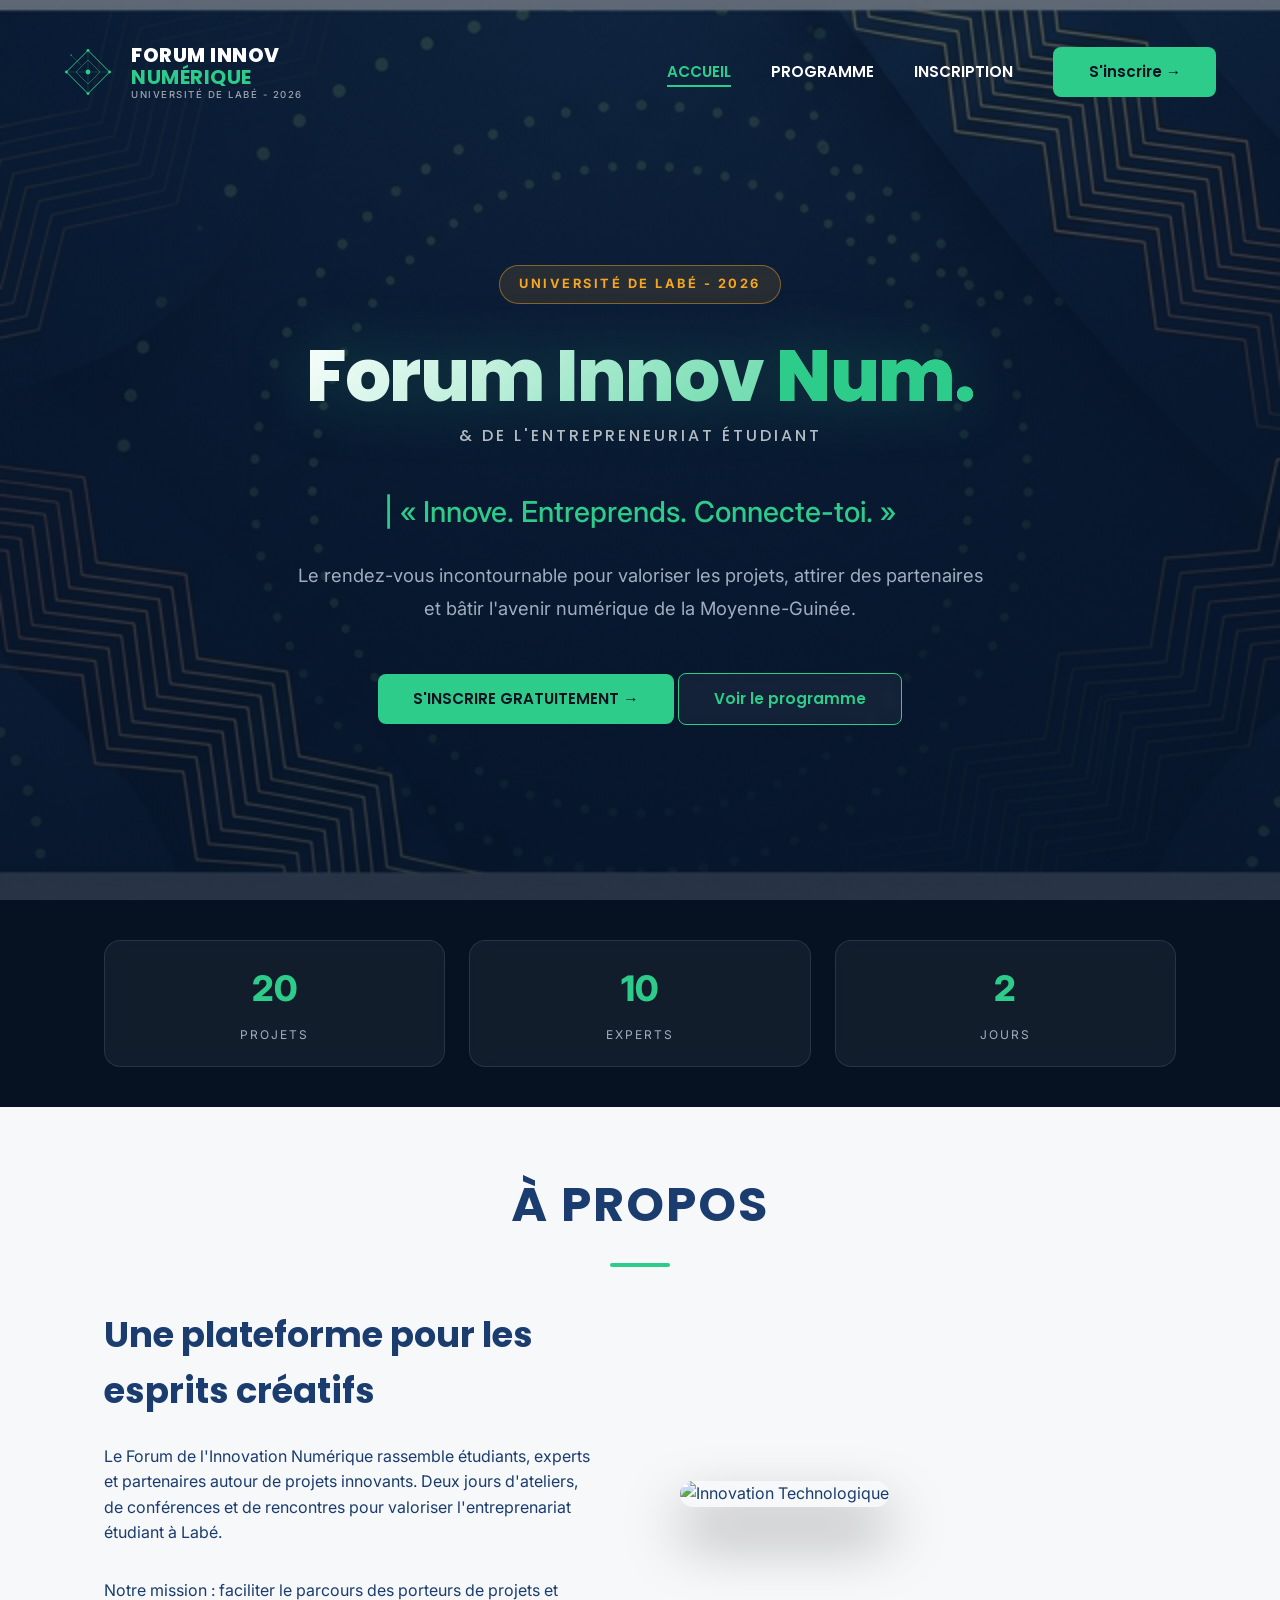
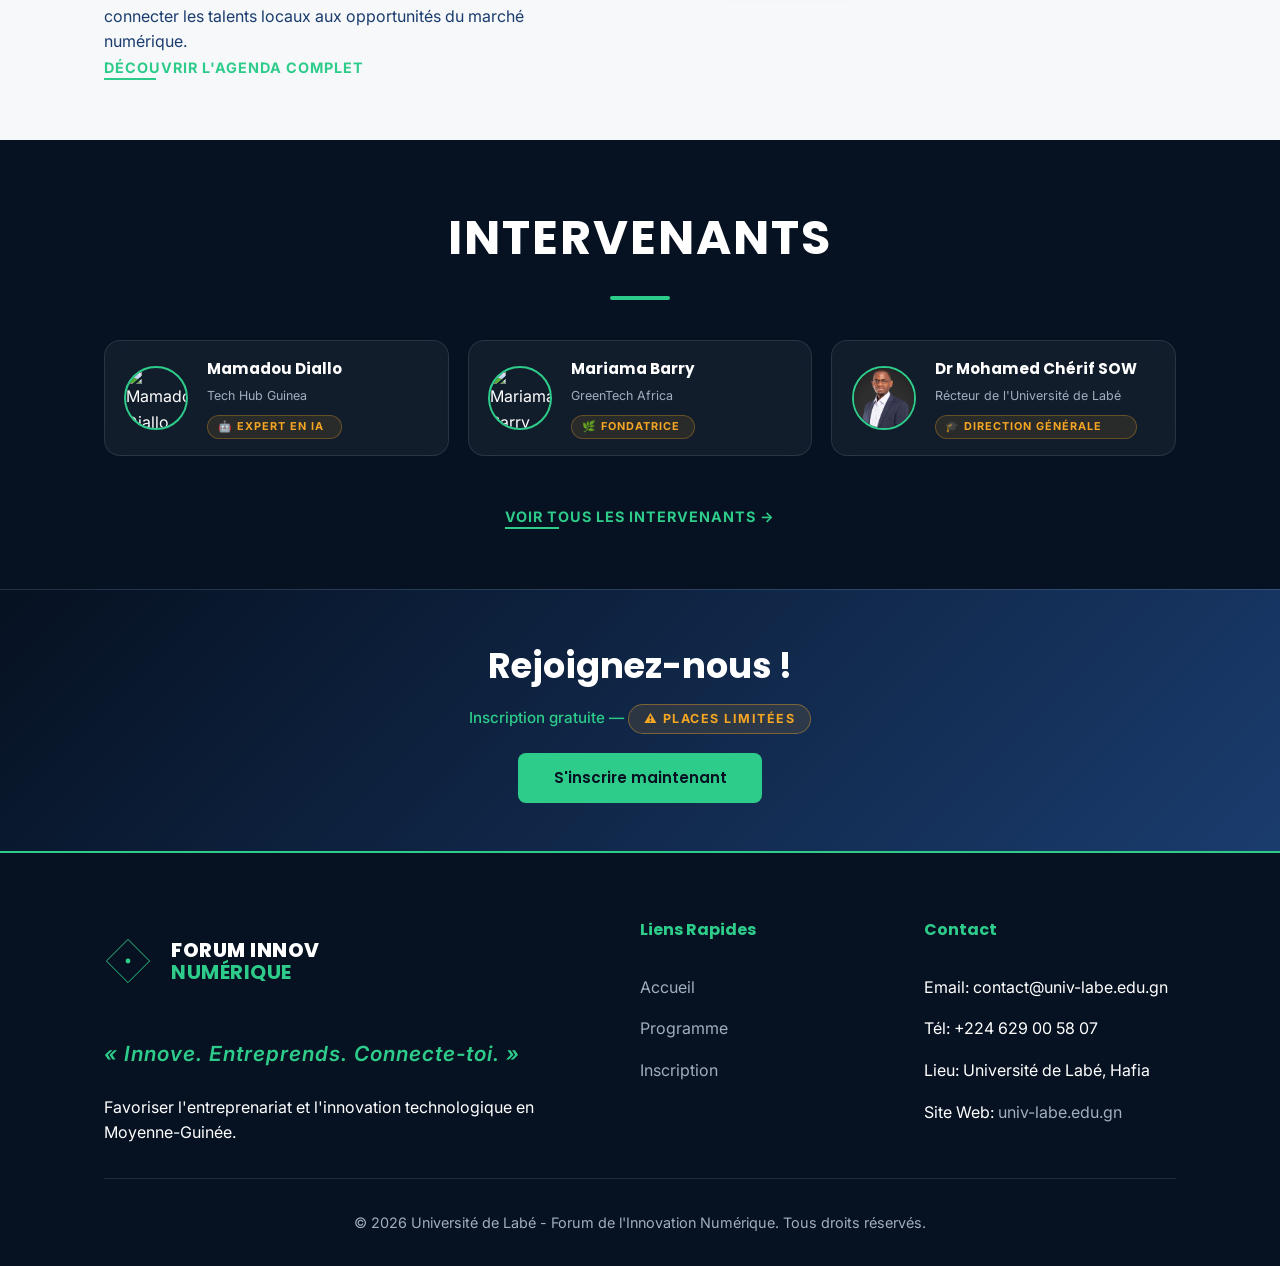
==== commit 460ebf94: "feat: update rector profile and contact information in index and programme pages" ====
--- a/index.html
+++ b/index.html
@@ -141,12 +141,12 @@
                         <span class="speaker-tag">&#127807; Fondatrice</span>
                     </div>
                 </div>
-                <div class="speaker-card glass" data-initials="OS">
-                    <img src="https://i.pravatar.cc/150?u=2" alt="Ousmane Sylla" class="speaker-img">
+                <div class="speaker-card glass" data-initials="MS">
+                    <img src="assets/recteur.jpg" alt="Docteur Mohamed Chérif SOW" class="speaker-img">
                     <div class="speaker-info">
-                        <h4 class="speaker-name">Ousmane Sylla</h4>
-                        <p class="speaker-role">Université de Labé</p>
-                        <span class="speaker-tag">&#127981; Directeur Innovation</span>
+                        <h4 class="speaker-name">Dr Mohamed Chérif SOW</h4>
+                        <p class="speaker-role">Récteur de l'Université de Labé</p>
+                        <span class="speaker-tag">&#127891; Direction Générale</span>
                     </div>
                 </div>
             </div>
--- a/style.css
+++ b/style.css
@@ -106,7 +106,7 @@
 }
 
 /* --- Navigation --- */
-nav {
+#navbar {
     position: fixed;
     top: 0;
     width: 100%;
@@ -118,7 +118,7 @@
     transition: var(--transition);
 }
 
-nav.scrolled {
+#navbar.scrolled {
     background: #0d2347;
     padding: 1rem 5%;
     -webkit-backdrop-filter: blur(15px);
@@ -970,6 +970,8 @@
     border-radius: 12px;
     color: #fff;
     font-size: 1rem;
+    font-family: inherit;
+    line-height: 1.5;
     transition: var(--transition);
     box-shadow: inset 0 2px 4px rgba(0, 0, 0, 0.1);
 }
@@ -989,8 +991,11 @@
     box-shadow: 0 0 0 4px rgba(46, 204, 138, 0.15);
 }
 
-.form-group input::placeholder {
+.form-group input::placeholder,
+.form-group textarea::placeholder {
     color: rgba(255, 255, 255, 0.4);
+    font-family: inherit;
+    font-size: 0.95rem;
 }
 
 .grid-2 {
@@ -1132,17 +1137,18 @@
 .mobile-bottom-nav {
     position: fixed;
     bottom: 0;
+    top: auto;
     left: 0;
     width: 100%;
-    background: rgba(13, 35, 71, 0.95);
+    background: rgba(13, 35, 71, 0.98);
     -webkit-backdrop-filter: blur(15px);
     backdrop-filter: blur(15px);
     display: none;
     justify-content: space-around;
     align-items: center;
-    padding: 10px 0;
+    padding: 12px 0;
     border-top: 1px solid var(--glass-border);
-    z-index: 2000;
+    z-index: 2001;
     padding-bottom: env(safe-area-inset-bottom);
 }
 
@@ -1210,7 +1216,7 @@
 }
 
 @media (max-width: 600px) {
-    nav {
+    #navbar {
         padding: 1rem 5%;
         background: rgba(13, 35, 71, 0.9);
     }
@@ -1233,10 +1239,11 @@
     }
 
     .hero {
-        padding-top: 80px;
+        padding-top: 100px;
         height: auto;
-        min-height: 100vh;
+        min-height: initial;
         text-align: left;
+        padding-bottom: 40px;
     }
 
     .hero-content {
@@ -1372,7 +1379,55 @@
     }
 
     footer {
-        padding-bottom: 80px;
+        padding: 3rem 0 100px; /* Espace pour la barre du bas */
+    }
+
+    .footer-content {
+        gap: 2.5rem;
+    }
+
+    .footer-logo .nav-logo {
+        margin-bottom: 1rem;
+        transform: scale(0.9); /* Logo légèrement plus petit */
+    }
+
+    .footer-logo .hero-slogan {
+        font-size: 1.1rem;
+        margin-bottom: 0.5rem;
+    }
+
+    .footer-links h4 {
+        margin-bottom: 1.2rem;
+        font-size: 1rem;
+    }
+
+    .footer-links li {
+        margin-bottom: 0.8rem;
+        font-size: 0.9rem;
+    }
+
+    .footer-bottom {
+        font-size: 0.8rem;
+        padding-top: 1.5rem;
+        border-top: 1px solid rgba(255, 255, 255, 0.05);
+    }
+
+    .filters {
+        flex-wrap: wrap;
+        gap: 0.8rem;
+        justify-content: center;
+        margin-bottom: 2rem;
+    }
+
+    .filter-btn {
+        padding: 0.6rem 1.2rem;
+        font-size: 0.8rem;
+    }
+
+    .programme-hero,
+    .register-hero {
+        padding: 110px 0 40px !important;
+        min-height: initial !important;
     }
 }
 
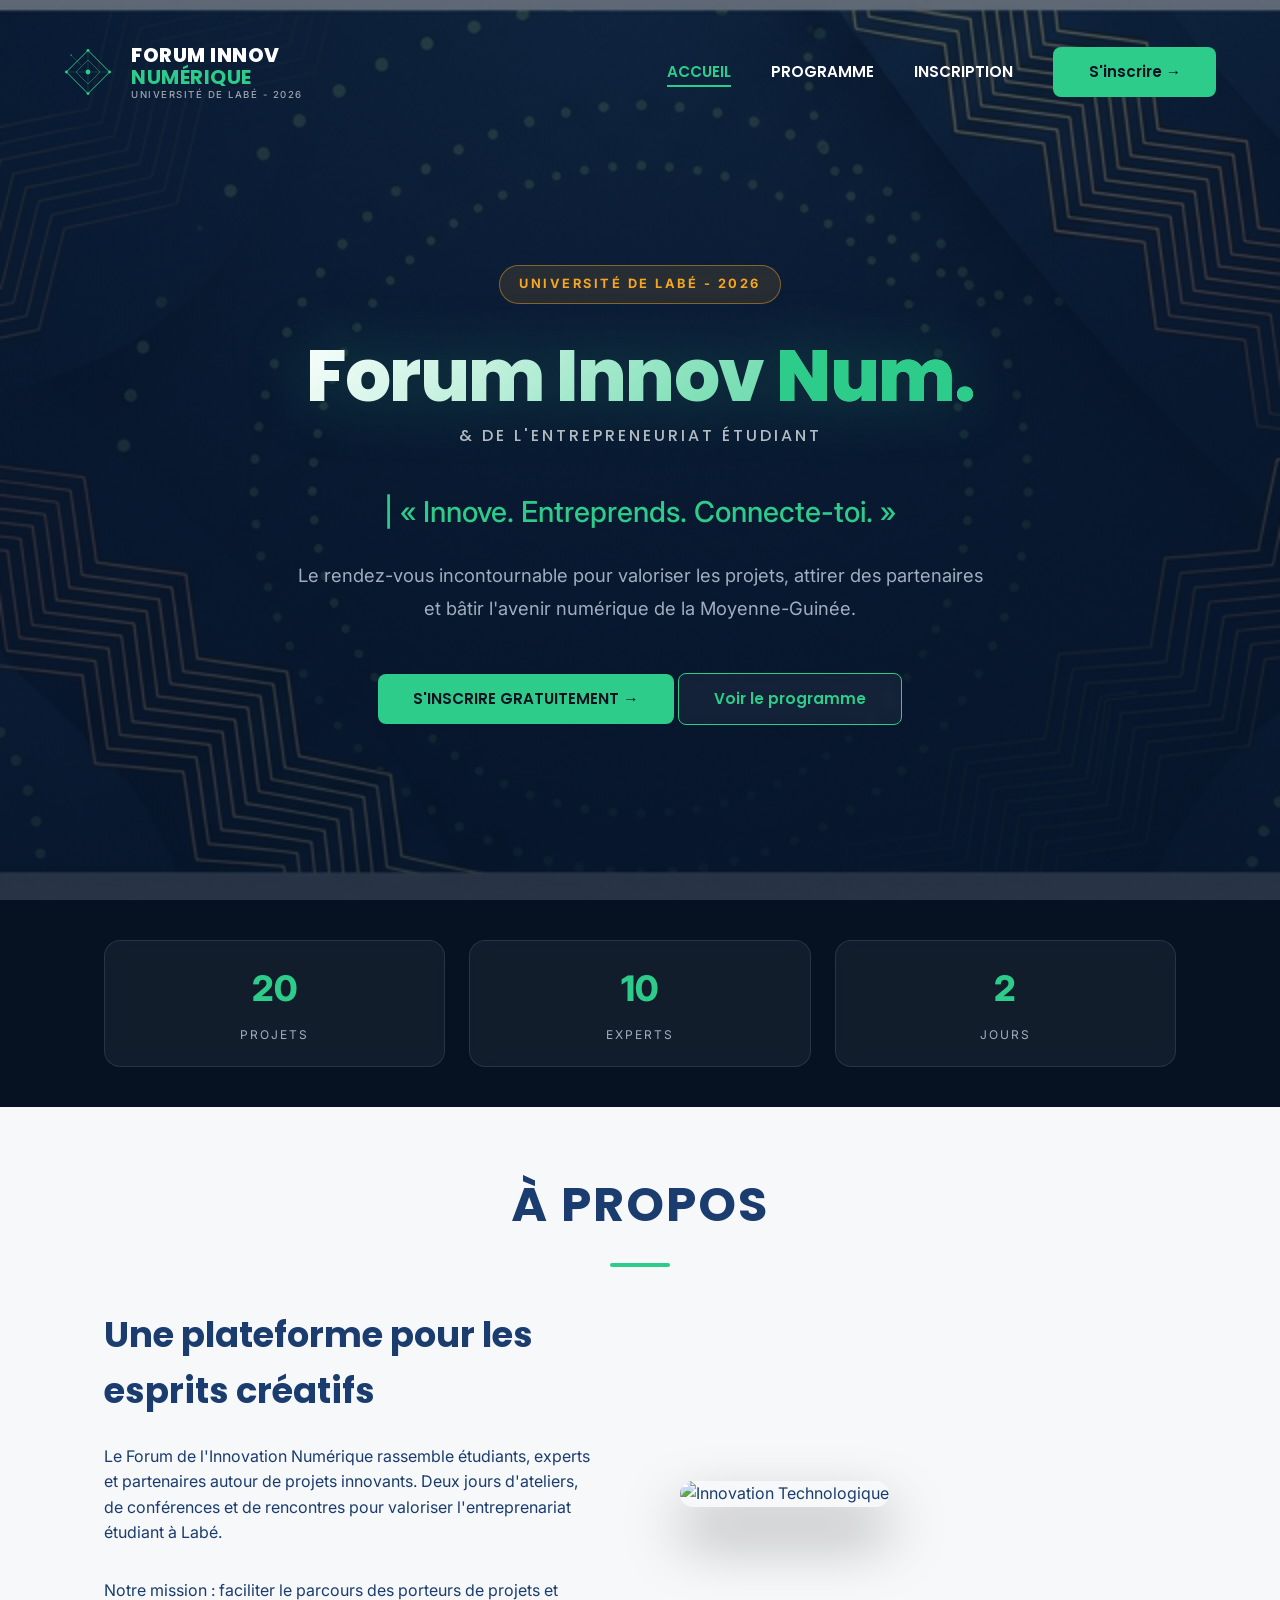
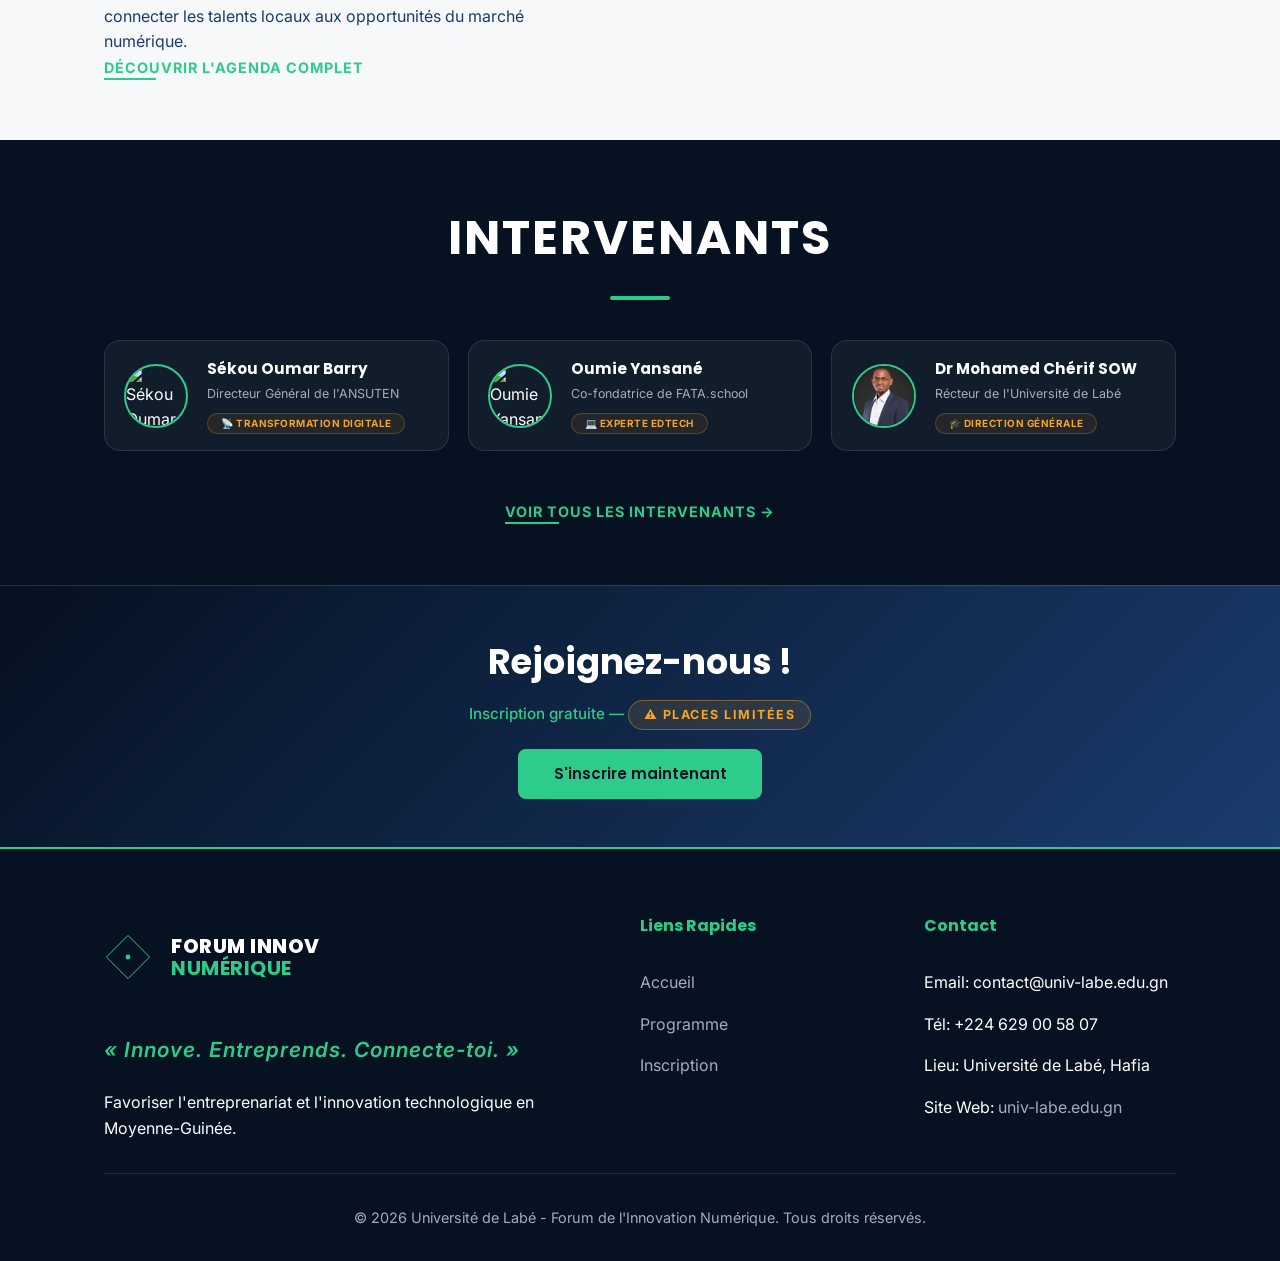
==== commit 81e9b46e: "style: update speaker card UI styles and refresh conference participant profiles" ====
--- a/index.html
+++ b/index.html
@@ -125,20 +125,20 @@
                 <div class="underline"></div>
             </div>
             <div class="speakers-grid">
-                <div class="speaker-card glass" data-initials="MD">
-                    <img src="https://images.unsplash.com/photo-1500648767791-00dcc994a43e?ixlib=rb-1.2.1&auto=format&fit=crop&w=150&h=150&q=80" alt="Mamadou Diallo" class="speaker-img">
+                <div class="speaker-card glass" data-initials="SO">
+                    <img src="https://www.ecofinanceguinee.com/wp-content/uploads/2023/05/Sekou-OUMAR-BARRY.jpg" alt="Sékou Oumar Barry" class="speaker-img">
                     <div class="speaker-info">
-                        <h4 class="speaker-name">Mamadou Diallo</h4>
-                        <p class="speaker-role">Tech Hub Guinea</p>
-                        <span class="speaker-tag">&#129302; Expert en IA</span>
-                    </div>
-                </div>
-                <div class="speaker-card glass" data-initials="MB">
-                    <img src="https://i.pravatar.cc/150?u=3" alt="Mariama Barry" class="speaker-img">
+                        <h4 class="speaker-name">Sékou Oumar Barry</h4>
+                        <p class="speaker-role">Directeur Général de l'ANSUTEN</p>
+                        <span class="speaker-tag">&#128225; Transformation Digitale</span>
+                    </div>
+                </div>
+                <div class="speaker-card glass" data-initials="OY">
+                    <img src="https://cdn.shopify.com/s/files/1/0624/1370/1329/files/oumie_ae7fd842-b549-40d5-8be6-9c9b7a50b3a9.jpg?v=1680705186&width=288&height=288" alt="Oumie Yansané" class="speaker-img">
                     <div class="speaker-info">
-                        <h4 class="speaker-name">Mariama Barry</h4>
-                        <p class="speaker-role">GreenTech Africa</p>
-                        <span class="speaker-tag">&#127807; Fondatrice</span>
+                        <h4 class="speaker-name">Oumie Yansané</h4>
+                        <p class="speaker-role">Co-fondatrice de FATA.school</p>
+                        <span class="speaker-tag">&#128187; Experte EdTech</span>
                     </div>
                 </div>
                 <div class="speaker-card glass" data-initials="MS">
--- a/style.css
+++ b/style.css
@@ -612,7 +612,8 @@
 .speaker-info {
     display: flex;
     flex-direction: column;
-    gap: 0.25rem;
+    gap: 0.15rem;
+    flex: 1;
 }
 
 .speaker-name {
@@ -630,17 +631,20 @@
 }
 
 .speaker-tag {
-    display: inline-block;
-    margin-top: 0.3rem;
-    padding: 0.15rem 0.6rem;
-    background: rgba(245, 166, 35, 0.1);
+    display: inline-flex;
+    align-items: center;
+    margin-top: 0.4rem;
+    padding: 0.2rem 0.8rem;
+    background: rgba(245, 166, 35, 0.08);
     color: var(--highlight-color);
-    border: 1px solid rgba(245, 166, 35, 0.3);
+    border: 1px solid rgba(245, 166, 35, 0.25);
     border-radius: 50px;
-    font-size: 0.68rem;
+    font-size: 0.62rem;
     font-weight: 700;
-    letter-spacing: 1px;
+    letter-spacing: 0.5px;
     text-transform: uppercase;
+    width: fit-content;
+    line-height: 1.3;
 }
 
 /* --- Partners Section --- */
@@ -1353,25 +1357,18 @@
     }
 
     .speaker-img {
-        display: none;
-    }
-
-    .speaker-card::before {
-        content: attr(data-initials);
+        display: block; /* Show images on mobile */
         width: 50px;
         height: 50px;
-        background: rgba(46, 204, 138, 0.1);
-        color: var(--accent-color);
-        display: flex;
-        align-items: center;
-        justify-content: center;
         border-radius: 10px;
-        font-weight: 700;
-        flex-shrink: 0;
-    }
+    }
+
+
 
     .speaker-tag {
-        display: none;
+        display: inline-flex;
+        font-size: 0.58rem;
+        padding: 0.15rem 0.6rem;
     }
 
     .speaker-role {
